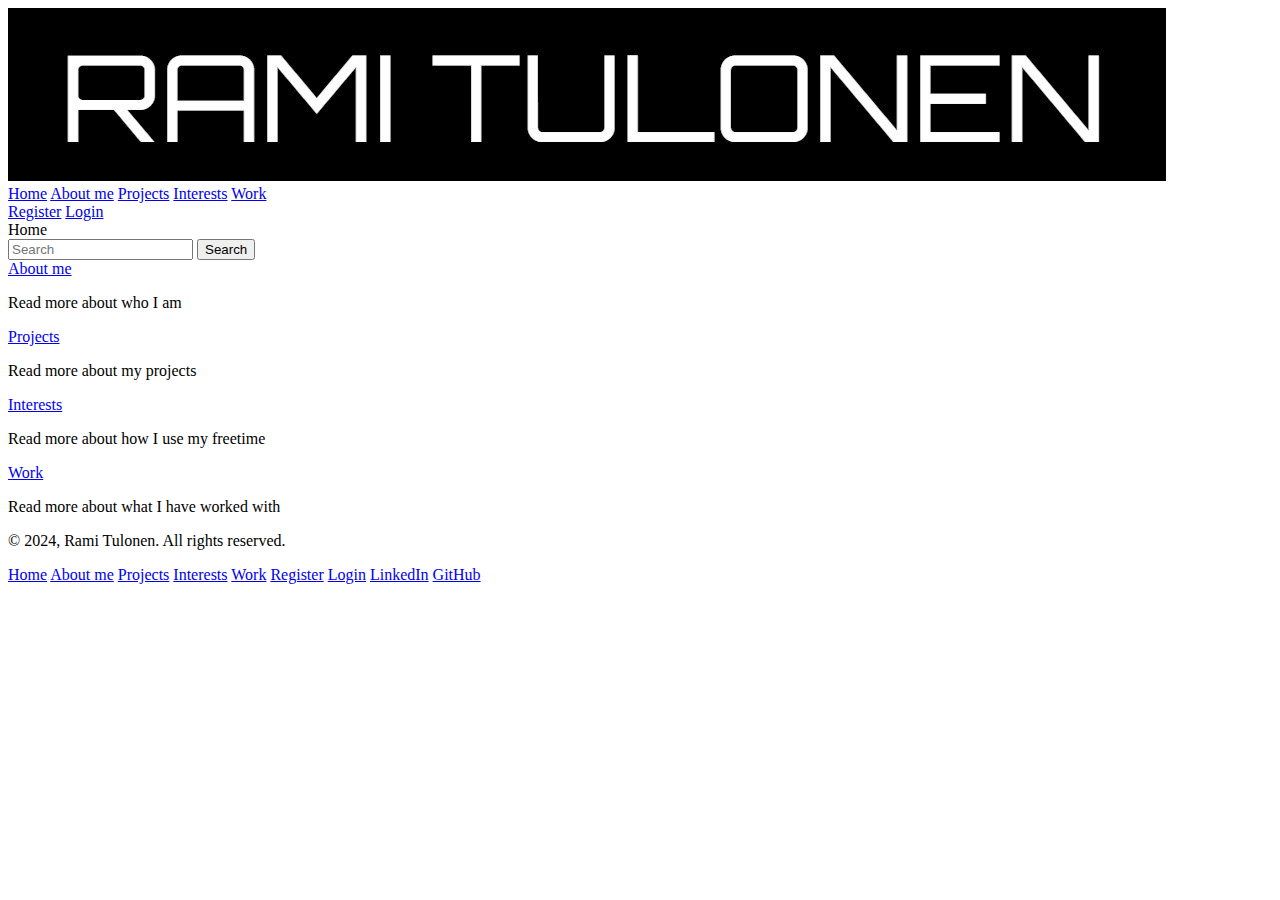
==== index.html @ b8fecaf4 "initial commit" ====
<!DOCTYPE html>
<html>

<head>
    <title>Rami's Page</title>
    <link rel="stylesheet" href=".github/index_style.css">
</head>

<body>
    <div class="root-container">
        <div class="root-header">
            <div class="header-top">
                <div class="logo">
                    <img src="images/ramitulonenlogo.jpg">
                </div>
                <div class="nav-links-left">
                    <a href="index.html">Home</a>
                    <a href="about-me.html">About me</a>
                    <a href="Projects.html">Projects</a>
                    <a href="Interests.html">Interests</a>
                    <a href="Work.html">Work</a>
                </div>
                <div class="nav-links-right">
                    <a href="signup.html">Register</a>
                    <a href="login.html">Login</a>
                </div>
            </div>
            <div class="search-section">
                <div class="section-title">Home</div>
                <div class="search-bar">
                    <input type="text" placeholder="Search">
                    <button type="button">Search</button>
                </div>
            </div>
        </div>
        
        <div class="root-content">
            <div class="content1">
                <div class="left">
                    <!-- Left side content -->
                </div>
                <div class="right">
                    <a href="about-me.html">About me</a>
                    <p>Read more about who I am</p>
                </div>
            </div>
            <div class="content2">
                <div class="left">
                    <!-- Left side content -->
                </div>
                <div class="right">
                    <a href="Projects.html">Projects</a>
                    <p>Read more about my projects</p>
                </div>
            </div>
            <div class="content3">
                <div class="left">
                    <!-- Left side content -->
                </div>
                <div class="right">
                    <a href="Interests.html">Interests</a>
                    <p>Read more about how I use my freetime</p>
                </div>
            </div>
            <div class="content4">
                <div class="left">
                    <!-- Left side content -->
                </div>
                <div class="right">
                    <a href="Work.html">Work</a>
                    <p>Read more about what I have worked with</p>
                </div>
            </div>
        </div>
        
        <div class="root-footer">
            <div class="footer-info">
                <p>&copy; 2024, Rami Tulonen. All rights reserved.</p>
            </div>
            <div class="footer-links">
                <a href="index.html">Home</a>
                <a href="about-me.html">About me</a>
                <a href="Projects.html">Projects</a>
                <a href="Interests.html">Interests</a>
                <a href="Work.html">Work</a>
                <a href="#">Register</a>
                <a href="#">Login</a>
                <a href="https://linkedin.com/ramitulonen" target="_blank">LinkedIn</a>
                <a href="https://github.com/ramitulonen" target="_blank">GitHub</a>
            </div>
        </div>
    </div>
</body>

</html>
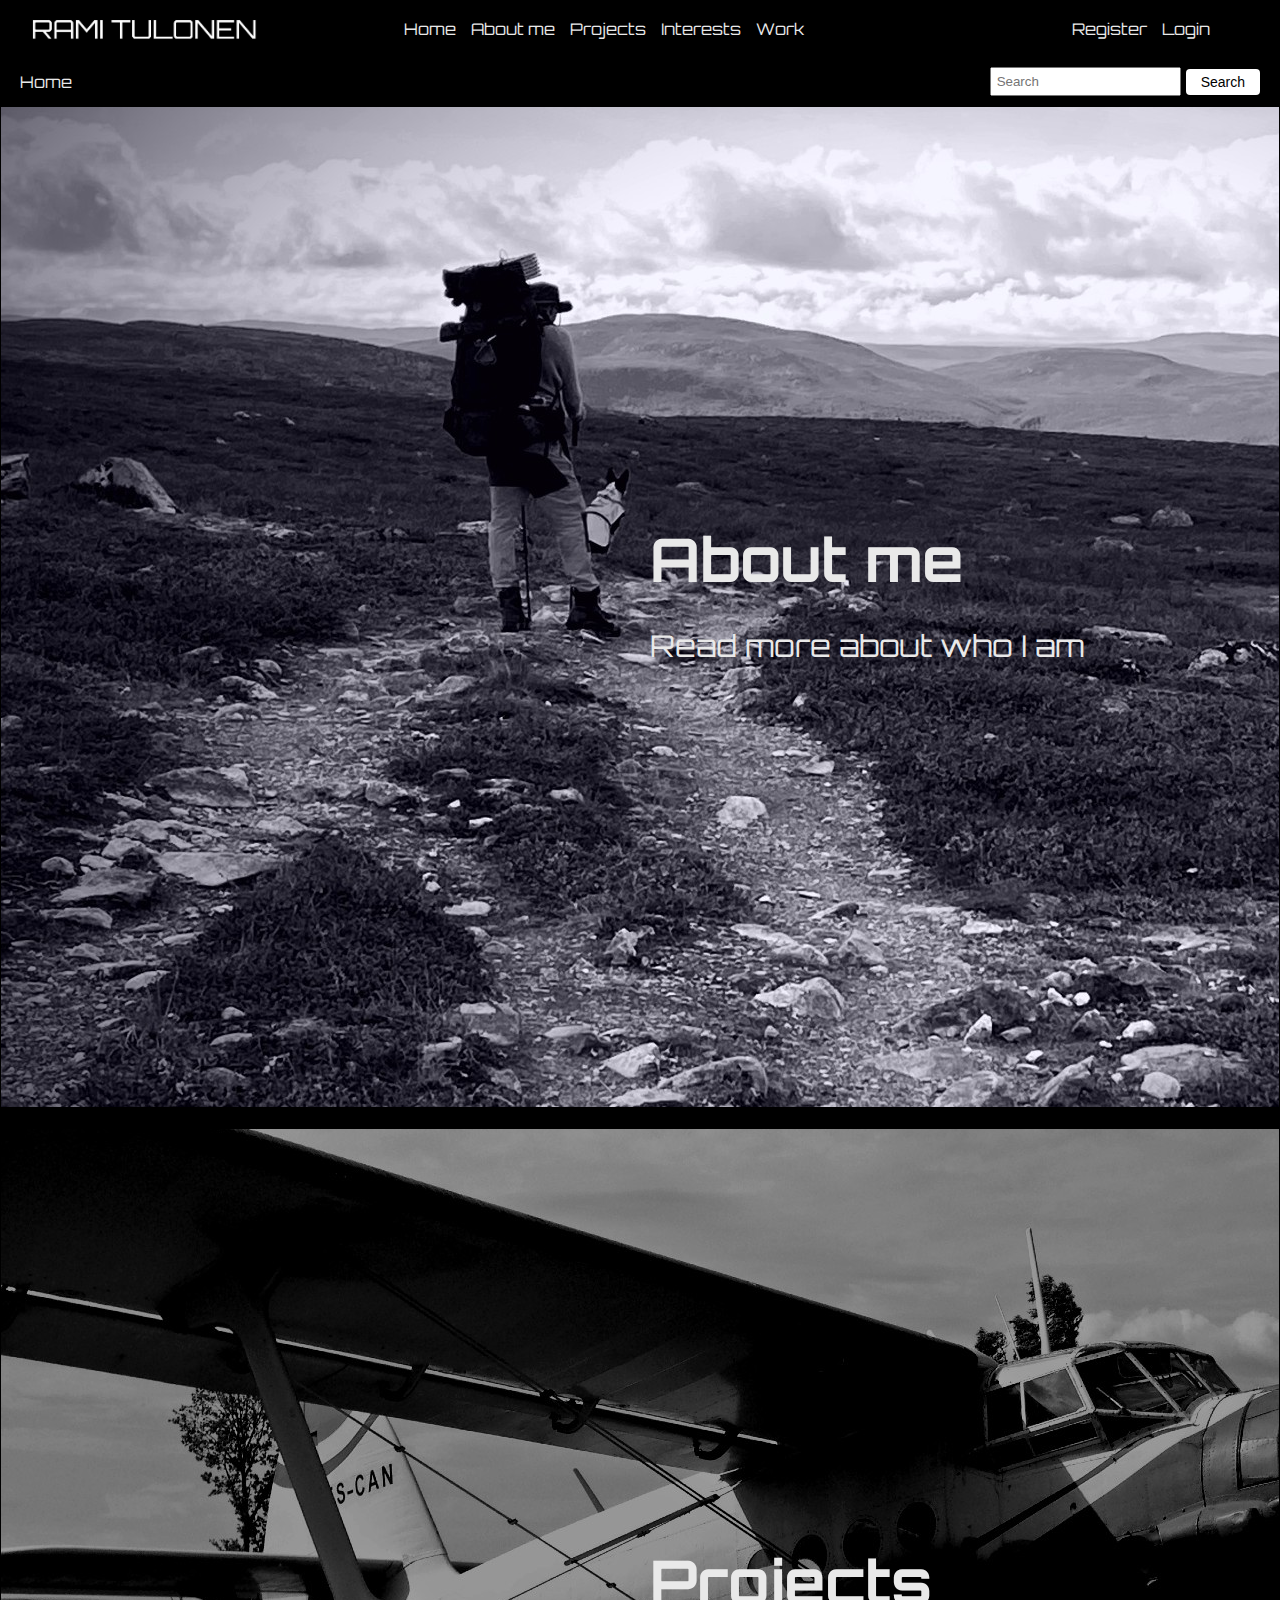
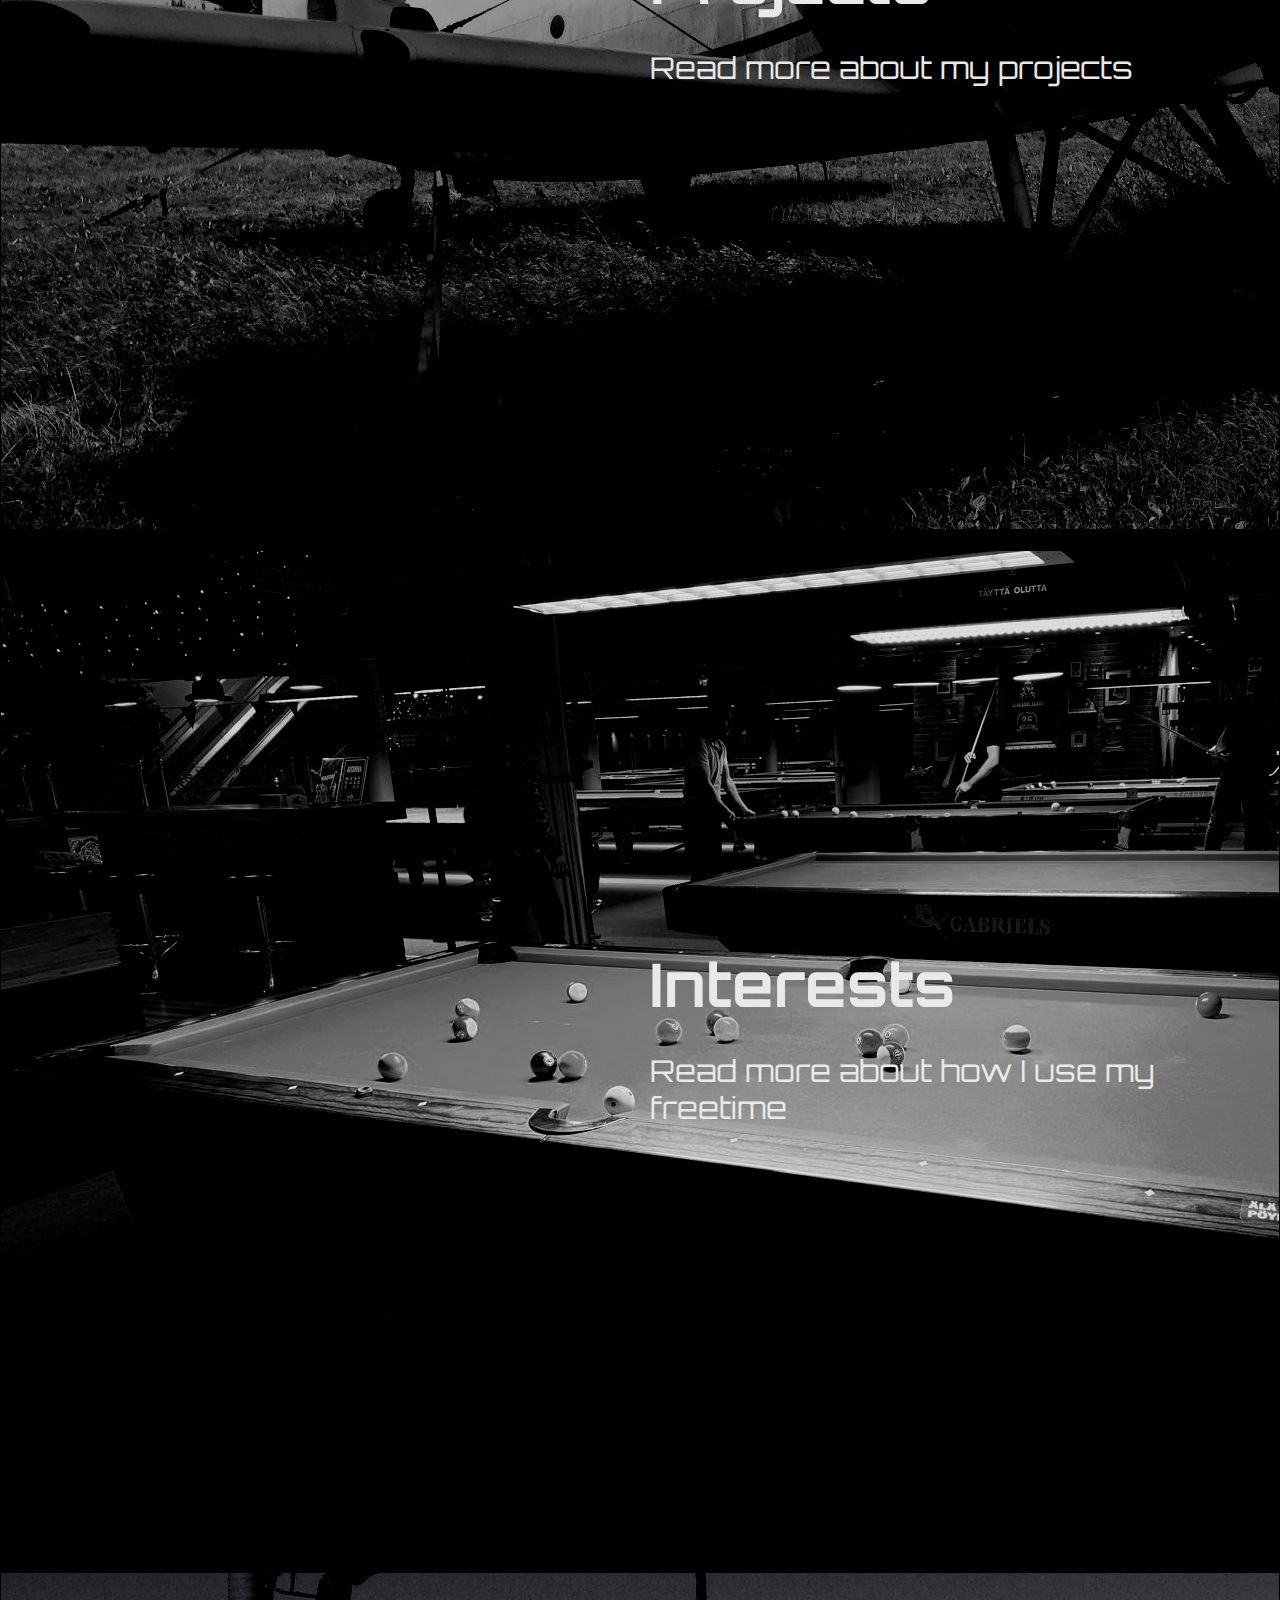
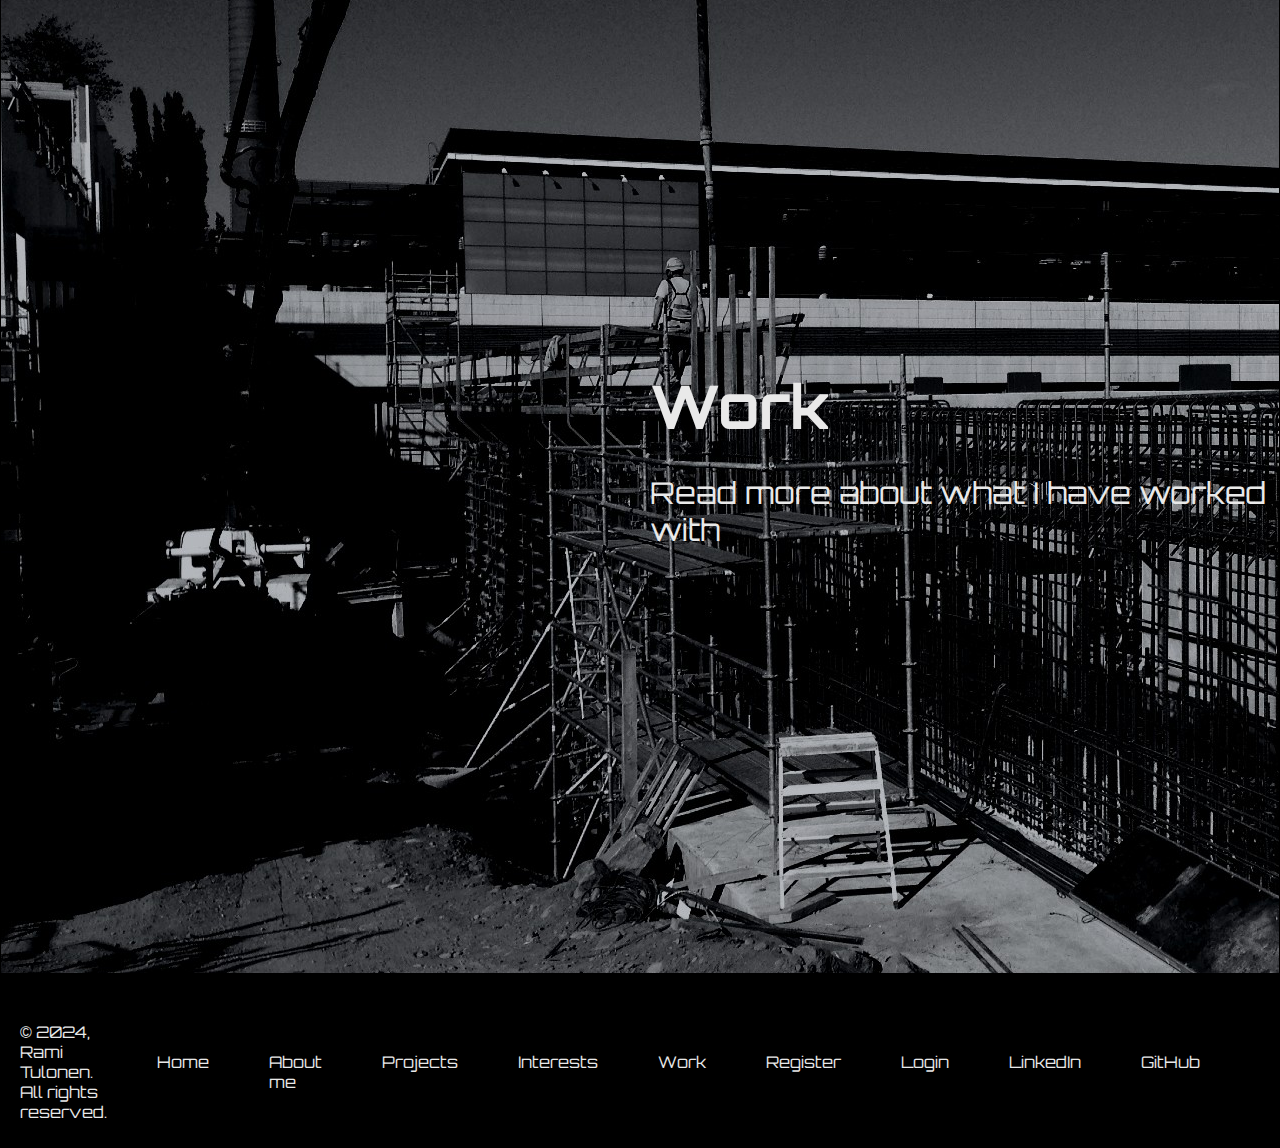
==== commit dc1f509f: "fixes css reference to index page" ====
--- a/index.html
+++ b/index.html
@@ -3,7 +3,7 @@
 
 <head>
     <title>Rami's Page</title>
-    <link rel="stylesheet" href=".github/index_style.css">
+    <link rel="stylesheet" href="index_style.css">
 </head>
 
 <body>
--- a/index_style.css
+++ b/index_style.css
@@ -0,0 +1,190 @@
+@import url('https://fonts.googleapis.com/css2?family=Orbitron:wght@400;700&display=swap');
+
+body {
+    font-family: 'Orbitron', Arial, sans-serif;
+    margin: 0;
+    padding: 0;
+    background-color: rgb(0, 0, 0);
+}
+
+.root-container {
+    display: flex;
+    flex-direction: column;
+    /*height: 100vh;*/
+    min-height: 100vh;
+}
+
+.root-header {
+    display: flex;
+    flex-direction: column;
+    padding: 0; /* Remove any extra padding */
+    background-color: rgb(0, 0, 0);
+    width: 100%;
+    box-sizing: border-box;
+}
+
+.header-top {
+    display: flex;
+    justify-content: flex-start;
+    align-items: center;
+    padding: 10px 20px;
+}
+
+.logo {
+    flex: 1 1 150px;
+    min-width: 150px;
+    max-width: 250px;
+    display: flex;
+    align-items: center;
+}
+
+.logo img {
+    display: block;
+    max-width: 100%;
+    height: auto;
+}
+
+.nav-links-left {
+    display: flex;
+    gap: 15px;
+    margin: 0 auto;
+    color: #e9e9e9;
+}
+
+.nav-links-right {
+    display: flex;
+    gap: 15px;
+    margin-left: auto;
+    color: #e9e9e9;
+    margin-right: 50px;
+    
+}
+
+.nav-links-left a,
+.nav-links-right a {
+    color: #e9e9e9;
+    text-decoration: none; /* removes underline */
+}
+
+.search-section {
+    display: flex;
+    justify-content: space-between;
+    align-items: center;
+    padding: 10px 20px;
+    background-color: rgb(0, 0, 0);
+    color: #e9e9e9;
+    width: 100%;
+    box-sizing: border-box;
+}
+
+.search-bar {
+    display: flex; /* Align input and button horizontally */
+    align-items: center;
+    gap: 5px; /* Add space between input and button */
+}
+
+.search-bar input[type="text"] {
+    max-width: 200px;
+    width: 100%;
+    padding: 5px; /* Optional: add padding for better alignment */
+}
+
+.search-bar button {
+    padding: 5px 15px;
+    border: none;
+    background-color: #ffffff;
+    color: rgb(0, 0, 0);
+    border-radius: 4px;
+    cursor: pointer;
+    font-size: 14px;
+}
+
+.root-content {
+    flex-grow: 1;
+    overflow-y: auto;
+    
+}
+
+.content1, .content2, .content3, .content4 {
+    display: grid;
+    grid-template-columns: 50% 50%;
+    margin-bottom: 20px;
+    border: 1px solid black;
+    background-size: auto;
+    background-position: center;
+    background-repeat: no-repeat;
+    background-position: left;
+    height: 1000px;
+}
+
+.content1 a, .content2 a, .content3 a, .content4 a {
+    color: #e9e9e9;
+    text-decoration: none;
+    font-size: 60px;
+    font-weight: bold;
+}
+
+.content1 p, .content2 p, .content3 p, .content4 p {
+    color: #e9e9e9;
+    text-decoration: none;
+    font-size: 30px;
+}
+
+.content1 {
+    background-image: url("../images/muokattuhalti.jpg");
+}
+
+.content2 {
+    background-image: url("../images/muokattulentokone.jpg");
+}
+
+.content3 {
+    background-image: url("../images/muokattubiljardi.jpg");
+}
+
+.content4 {
+    background-image: url("../images/muokattut3.jpg");
+}
+
+.content1 .right, .content2 .right, .content3 .right, .content4 .right {
+    display: flex;
+    flex-direction: column;
+    justify-content: center;
+    align-items: flex-start;
+    padding: 10px; /* Adjust padding as needed */
+    color: white; /* Set text color to white if needed */
+}
+
+.article h2 {
+    margin: 0;
+    
+}
+
+.root-footer {
+    display: flex;
+    justify-content: space-between;
+    align-items: center;
+    padding: 10px 20px;
+    background-color: rgb(0, 0, 0);
+    border-top: 2px solid black;
+    /*flex-basis: 22%;*/
+    color: #e9e9e9;
+    text-decoration: none;
+}
+
+.footer-info {
+    display: flex;
+    flex-direction: column;
+}
+
+.footer-links {
+    display: flex;
+    gap: 10px;
+    margin-right: 150px;
+}
+
+.footer-links a {
+    color: #e9e9e9;
+    text-decoration: none;
+    margin-left: 50px;
+}